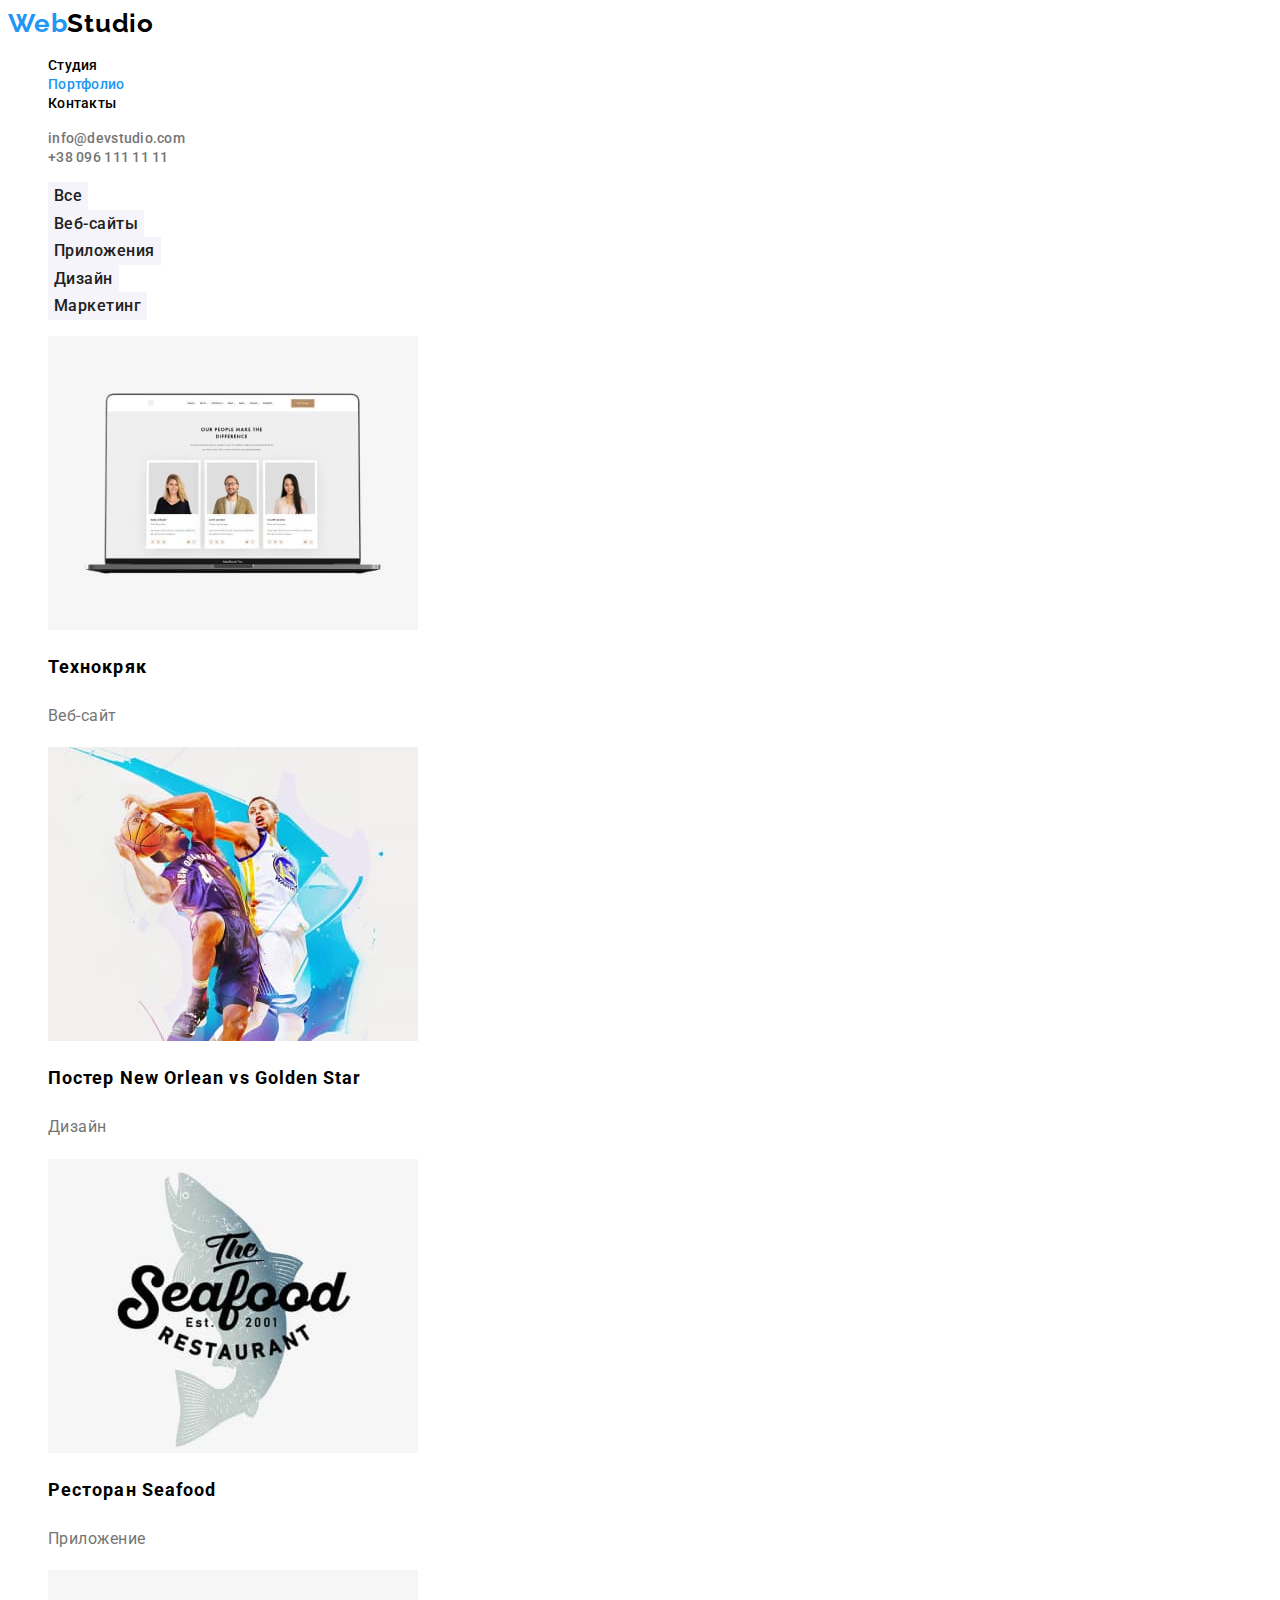
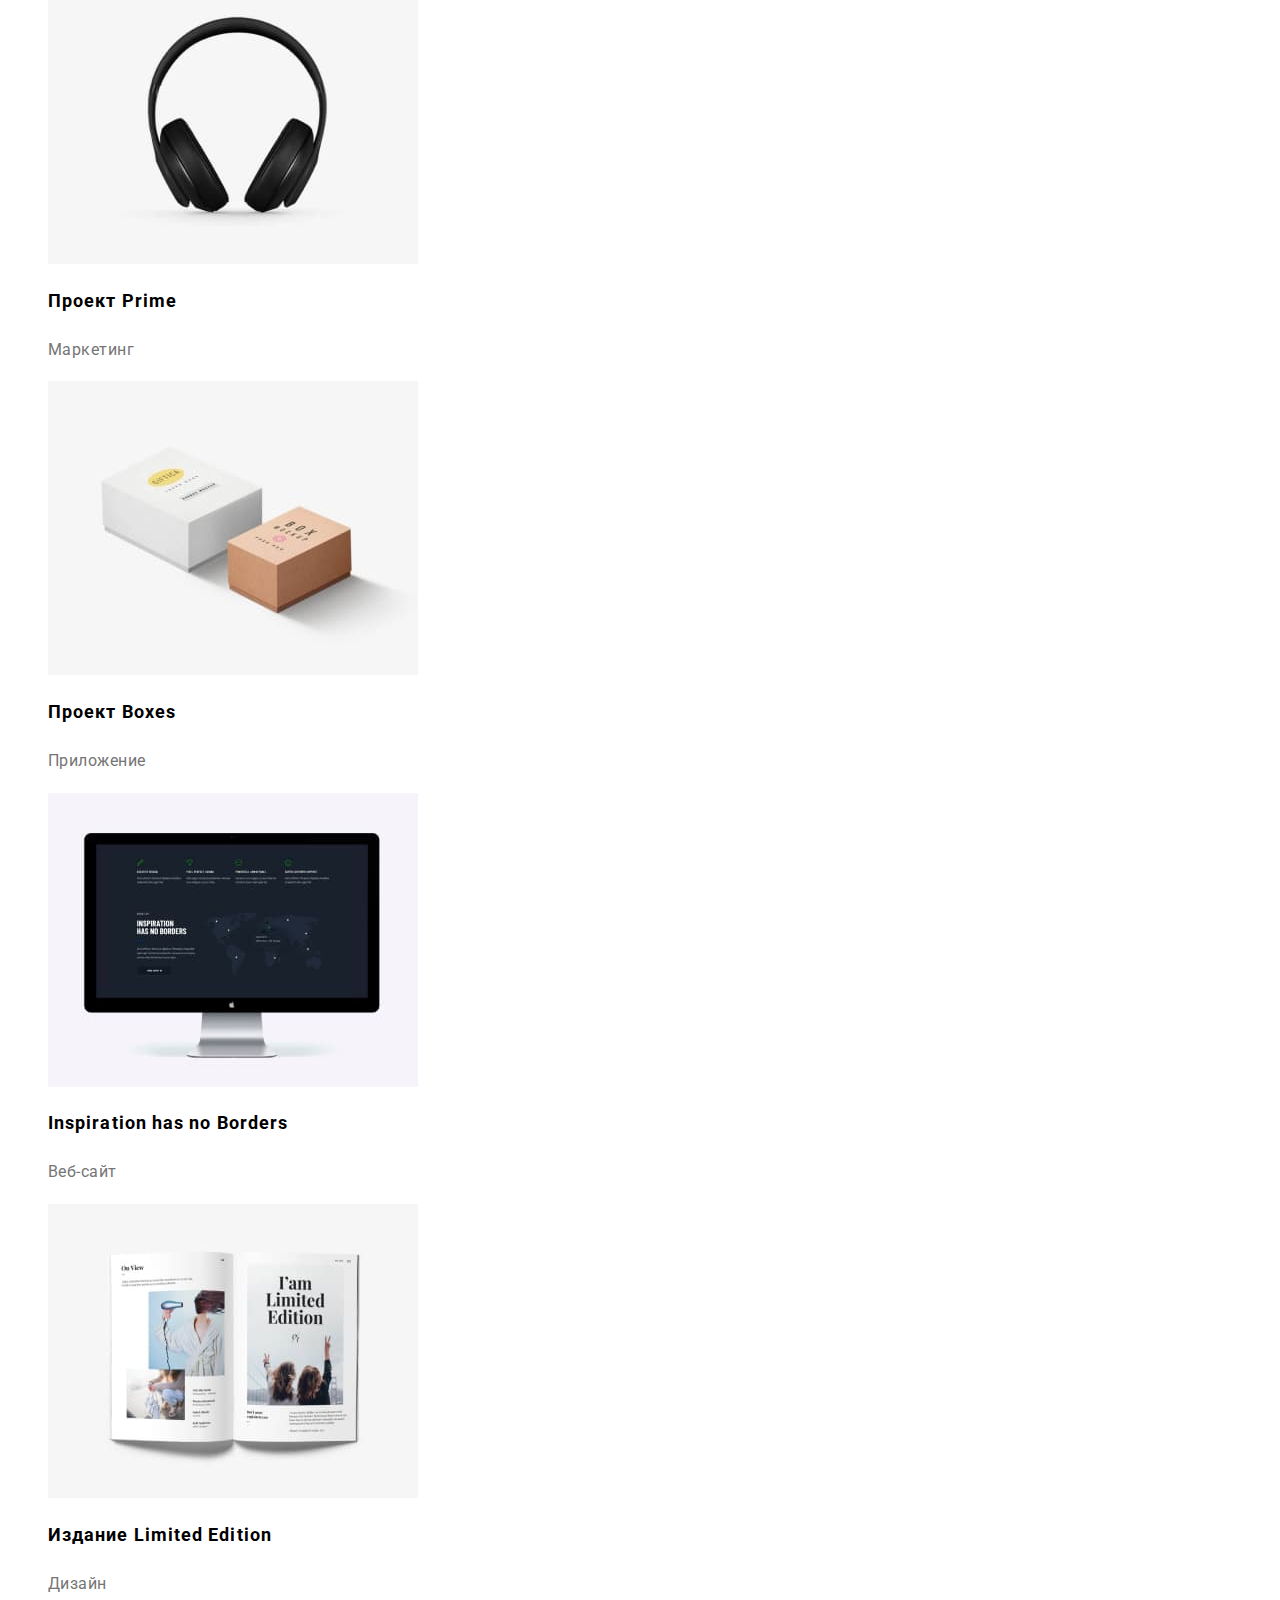
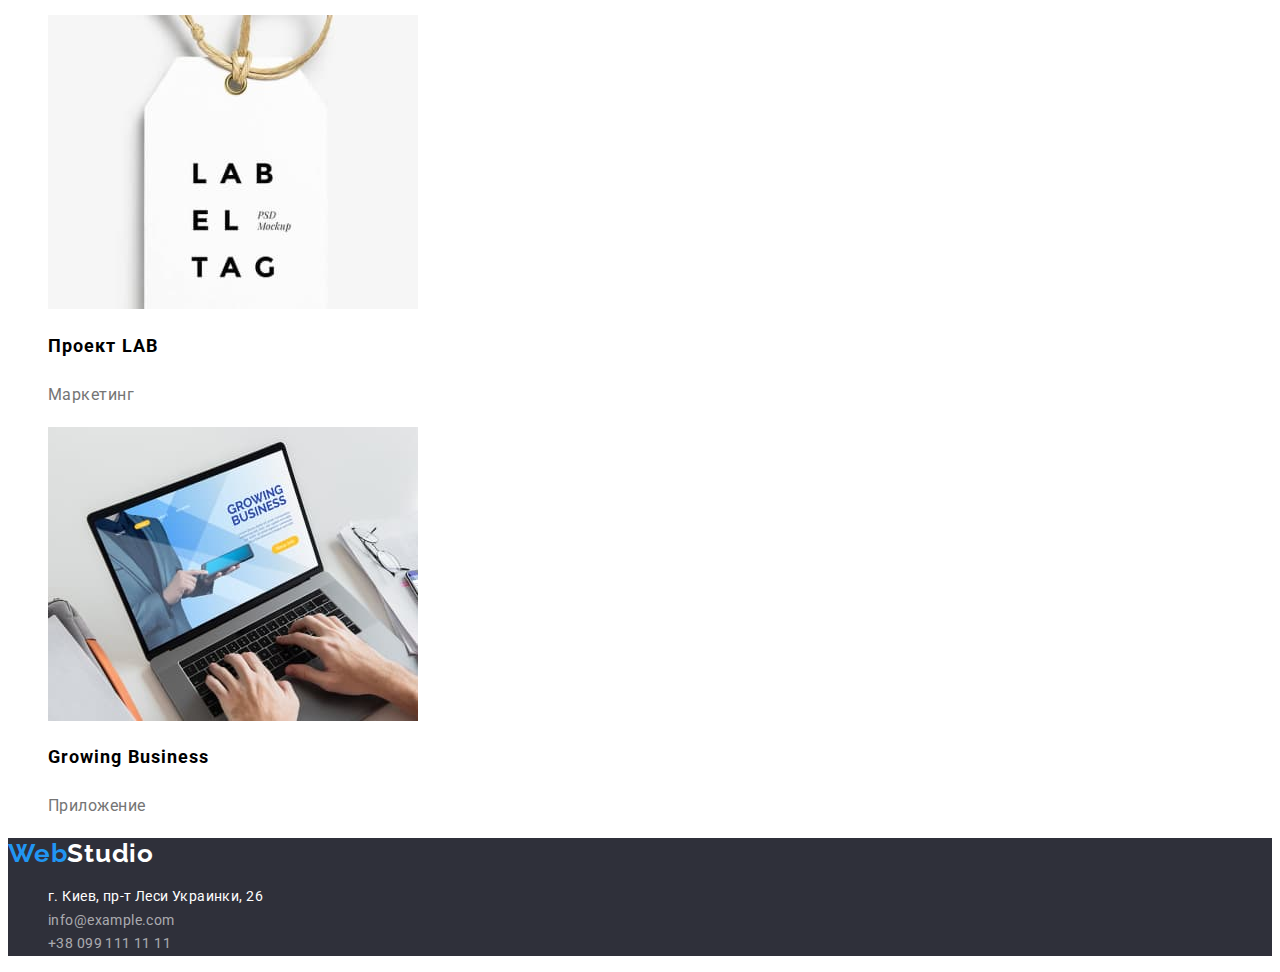
==== portfolio.html @ 9e9632e0 "hw-03" ====
<!DOCTYPE html>
<html lang="ru">
  <head>
    <meta charset="UTF-8" />
    <meta http-equiv="X-UA-Compatible" content="IE=edge" />
    <meta name="viewport" content="width=device-width, initial-scale=1.0" />
    <title>Portfolio</title>
    <link
      href="https://fonts.googleapis.com/css2?family=Raleway:wght@700&family=Roboto:wght@400;500;700;900&display=swap"
      rel="stylesheet"
    />
    <link rel="stylesheet" href="./css/styles.css" />
  </head>
  <body>
    <header class="header">
      <a href="" class="logo link"
        >Web<span class="header-logo">Studio</span></a
      >
      <nav class="nav">
        <ul class="nav-list list">
          <li class="nav-item">
            <a href="./index.html" class="nav-link link">Студия</a>
          </li>
          <li class="nav-item">
            <a href="" class="nav-link current link">Портфолио</a>
          </li>
          <li class="nav-item">
            <a href="" class="nav-link link">Контакты</a>
          </li>
        </ul>
      </nav>
      <ul class="contacts-list list">
        <li class="contacts-item">
          <a href="mailto:info@devstudio.com" class="contacts-link link"
            >info@devstudio.com</a
          >
        </li>
        <li class="contacts-item">
          <a href="tel:+380961111111" class="contacts-link link"
            >+38 096 111 11 11</a
          >
        </li>
      </ul>
    </header>
    <main>
      <section class="projects">
        <h1 class="visually-hidden">Примеры работ</h1>
        <ul class="projects-list list">
          <li class="projects-item">
            <button type="button" class="projects-btn button">Все</button>
          </li>
          <li class="projects-item">
            <button type="button" class="projects-btn button">Веб-сайты</button>
          </li>
          <li class="projects-item">
            <button type="button" class="projects-btn button">
              Приложения
            </button>
          </li>
          <li class="projects-item">
            <button type="button" class="projects-btn button">Дизайн</button>
          </li>
          <li class="projects-item">
            <button type="button" class="projects-btn button">Маркетинг</button>
          </li>
        </ul>
        <ul class="examples-list list">
          <li class="examples-item">
            <img
              src="./img/project1.jpg"
              width="370"
              alt="Веб-сайт на экране ноутбука"
            />
            <h2 class="examples-title">Технокряк</h2>
            <p class="examples-text">Веб-сайт</p>
          </li>
          <li class="examples-item">
            <img src="./img/project2.jpg" width="370" alt="Постер баскетбол" />
            <h2 class="examples-title">Постер New Orlean vs Golden Star</h2>
            <p class="examples-text">Дизайн</p>
          </li>
          <li class="examples-item">
            <img
              src="./img/project3.jpg"
              width="370"
              alt="Лого ресторана Seafood"
            />
            <h2 class="examples-title">Ресторан Seafood</h2>
            <p class="examples-text">Приложение</p>
          </li>
          <li class="examples-item">
            <img src="./img/project4.jpg" width="370" alt="Наушники" />
            <h2 class="examples-title">Проект Prime</h2>
            <p class="examples-text">Маркетинг</p>
          </li>
          <li class="examples-item">
            <img src="./img/project5.jpg" width="370" alt="Две коробки" />
            <h2 class="examples-title">Проект Boxes</h2>
            <p class="examples-text">Приложение</p>
          </li>
          <li class="examples-item">
            <img
              src="./img/project6.jpg"
              width="370"
              alt="Веб-сайт на экране компьютера"
            />
            <h2 class="examples-title">Inspiration has no Borders</h2>
            <p class="examples-text">Веб-сайт</p>
          </li>
          <li class="examples-item">
            <img
              src="./img/project7.jpg"
              width="370"
              alt="Две страницы журнала"
            />
            <h2 class="examples-title">Издание Limited Edition</h2>
            <p class="examples-text">Дизайн</p>
          </li>
          <li class="examples-item">
            <img src="./img/project8.jpg" width="370" alt="Бирка" />
            <h2 class="examples-title">Проект LAB</h2>
            <p class="examples-text">Маркетинг</p>
          </li>
          <li class="examples-item">
            <img
              src="./img/project9.jpg"
              width="370"
              alt="Веб-сайт на экране ноутбука"
            />
            <h2 class="examples-title">Growing Business</h2>
            <p class="examples-text">Приложение</p>
          </li>
        </ul>
      </section>
    </main>
    <footer class="footer">
      <a href="" class="logo link"
        >Web<span class="footer-logo">Studio</span></a
      >
      <address class="address">
        <ul class="address-list list">
          <li class="address-item">
            <a
              href="https://goo.gl/maps/W3Zv1NeJPZBBUoi46"
              target="_blank"
              rel="noopener nofollow norefe"
              class="address-link map link"
              >г. Киев, пр-т Леси Украинки, 26</a
            >
          </li>
          <li class="address-item">
            <a href="mailto:info@example.com" class="address-link link"
              >info@example.com</a
            >
          </li>
          <li class="address-item">
            <a href="tel:+380991111111" class="address-link link"
              >+38 099 111 11 11</a
            >
          </li>
        </ul>
      </address>
    </footer>
  </body>
</html>
---- css/styles.css ----
:root {
  --primary-text-color: #212121;
  --secondary-text-color: #757575;
  --accent-color: #2196f3;
  --primary-white-color: #ffffff;
  --secondary-white-color: #f5f4fa;
  --background-black-color: #2f303a;
}

body {
  font-family: "Roboto"; sans-serif;
  color: var(--primary--text-color);
}

.list {
  list-style: none;
}

.link {
  text-decoration: none;
}

.button {
  font-family: inherit;
  cursor: pointer;
}

.title {
font-size: 36px;
line-height: 1.17;
letter-spacing: 0.03em;
}

.logo {
font-family: 'Raleway';
font-weight: 700;
font-size: 26px;
line-height: 1.19;
letter-spacing: 0.03em;
color:var(--accent-color);
}

/* --------------------------------HEADER-------------------------------------------- */

.header-logo {
color: #000000;
}

.nav-link,
.contacts-link {
font-weight: 500;
font-size: 14px;
line-height: 1.14;
letter-spacing: 0.02em;
}

.nav-link {
  color: var(--primary--text-color);
}

.nav-link.current {
color: var(--accent-color);
}
.contacts-link {
  color: var(--secondary-text-color);
}

.nav-link:hover,
.nav-link:focus,
.contacts-link:hover,
.contacts-link:focus {
  color: var(--accent-color);
}

/* --------------------------------HERO----------------------------- */

.hero {
background-color: var(--background-black-color);
}
.hero-title {
font-weight: 900;
font-size: 44px;
line-height: 1.36;
text-align: center;
letter-spacing: 0.06em;
text-transform: uppercase;
color: var(--primary-white-color);
}

.hero-btn {
font-weight: 700;
font-size: 16px;
line-height: 1.9;
display: flex;
align-items: center;
text-align: center;
letter-spacing: 0.06em;
border-style: none;

color: var(--primary-white-color);
background-color: var(--accent-color);
}

.hero-btn:hover,
.hero-btn:focus {
  background-color: #188CE8;
}

/* -----------------------------FEATURES----------------------------------- */

.visually-hidden {
  position: absolute;
  white-space: nowrap;
  width: 1px;
  height: 1px;
  overflow: hidden;
  border: 0;
  padding: 0;
  clip: rect(0 0 0 0);
  clip-path: inset(50%);
  margin: -1px;
}

.features-subtitle {
font-size: 14px;
line-height: 1.14;
letter-spacing: 0.03em;
text-transform: uppercase;
}

.features-text {
font-size: 14px;
line-height: 1.7;
letter-spacing: 0.03em;

color:var(--secondary-text-color);
}

/* -----------------------------------TEAM-------------------------------- */

.team {
  background-color: var(--secondary-white-color);
}

.team-item {
  background-color: var(--primary-white-color);
}

.team-subtitle,
.team-text {
font-size: 16px;
line-height: 1.19;
text-align: center;
letter-spacing: 0.03em;
}

.team-subtitle {
font-weight: 500;
}

.team-text {
  color: var(--secondary-text-color);
}

/* ------------------------------------FOOTER--------------------------------- */

.footer {
  background-color: var(--background-black-color);
}

.footer-logo {
color: var(--primary-white-color);
}

.address {
  font-style: normal;
}

.address-link {
font-size: 14px;
line-height: 1.7;
letter-spacing: 0.03em;

color:rgba(255, 255, 255, 0.6);
}

.address-link:hover,
.address-link:focus {
  color: var(--accent-color);
}

.map {
  color: var(--primary-white-color);
}

/* -----------------------------------PORTFOLIO-PROJECTS---------------------------------- */

.visually-hidden {
  position: absolute;
  white-space: nowrap;
  width: 1px;
  height: 1px;
  overflow: hidden;
  border: 0;
  padding: 0;
  clip: rect(0 0 0 0);
  clip-path: inset(50%);
  margin: -1px;
}

.projects-btn {
font-weight: 500;
font-size: 16px;
line-height: 1.6;
text-align: center;
letter-spacing: 0.03em;
border-style: none;

background-color: var(--secondary-white-color);
color:var(--primary-text-color);
}

.projects-btn:hover,
.projects-btn:focus {
  background-color:var(--accent-color);
  color: var(--primary-white-color);
}

.examples-title {
font-size: 18px;
line-height: 2;
letter-spacing: 0.06em;
}

.examples-text {
font-size: 16px;
line-height: 1.9;
letter-spacing: 0.03em;

color:var(--secondary-text-color);
}
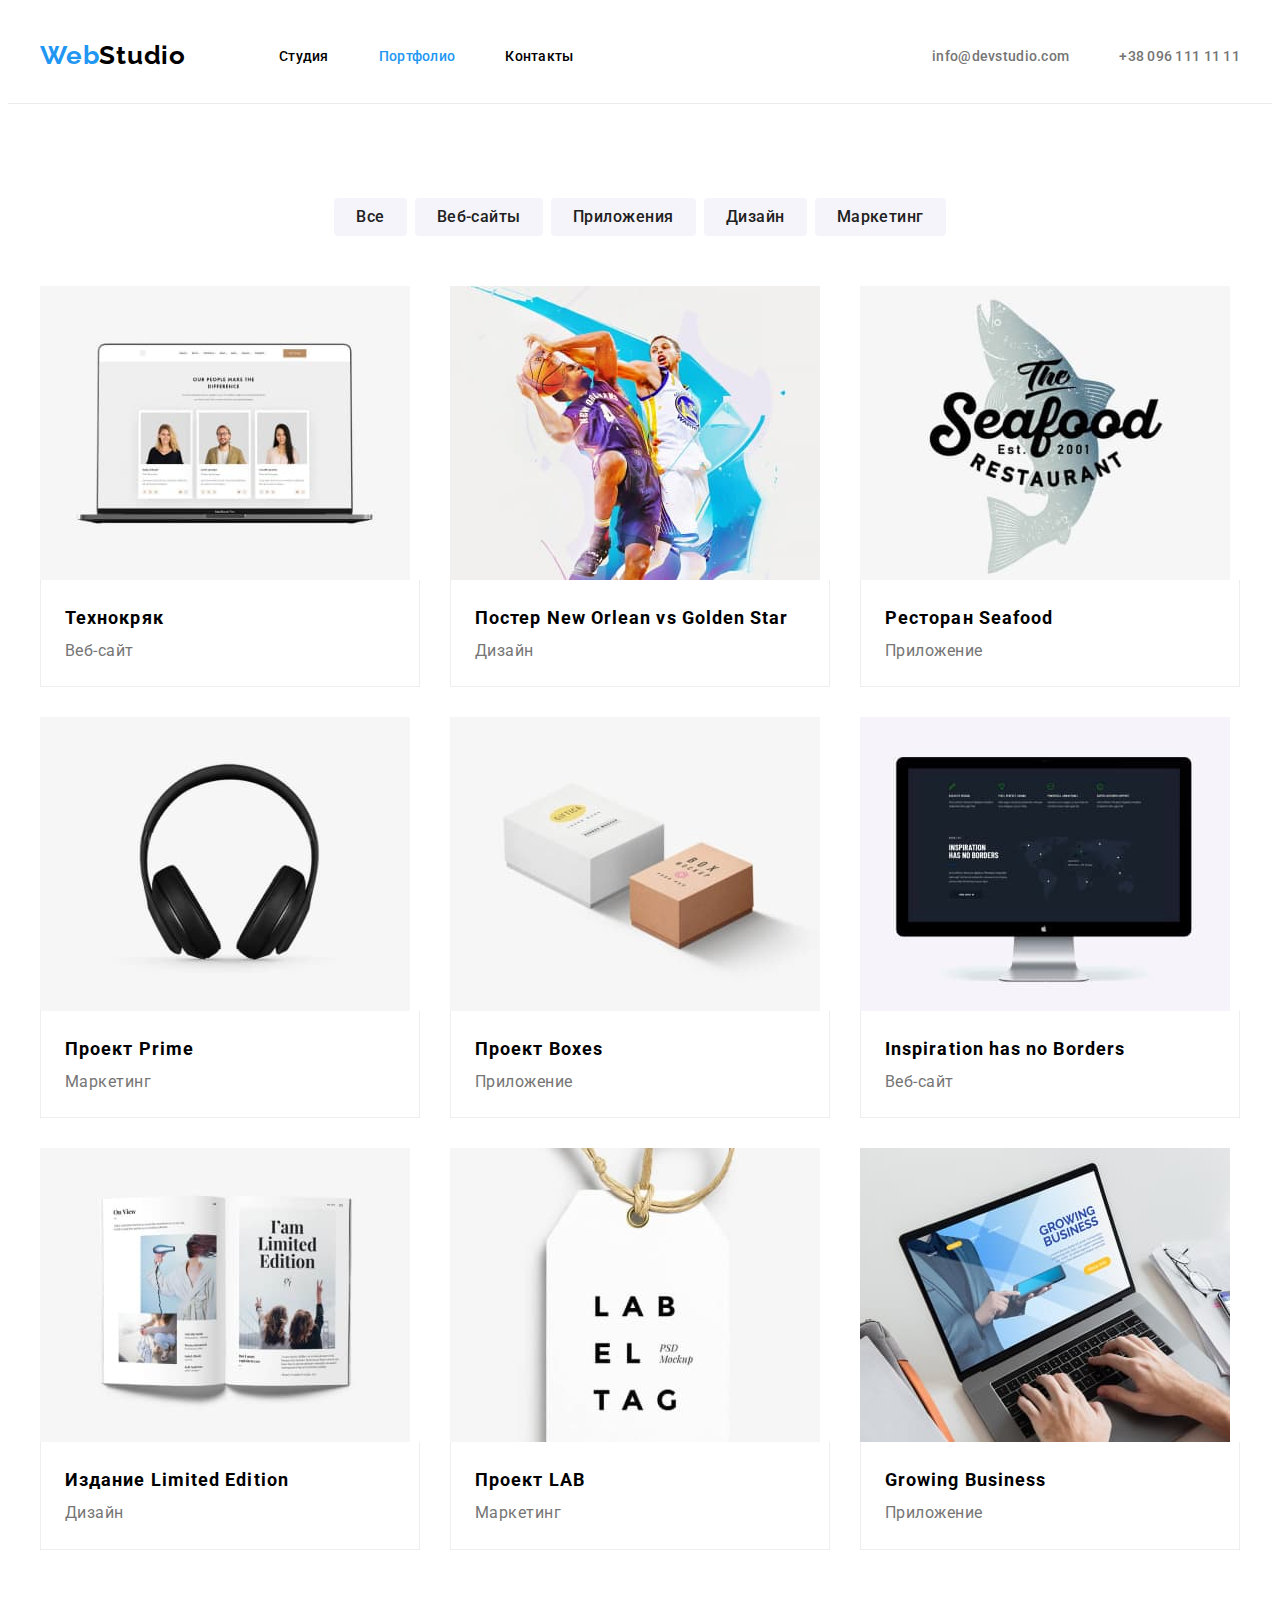
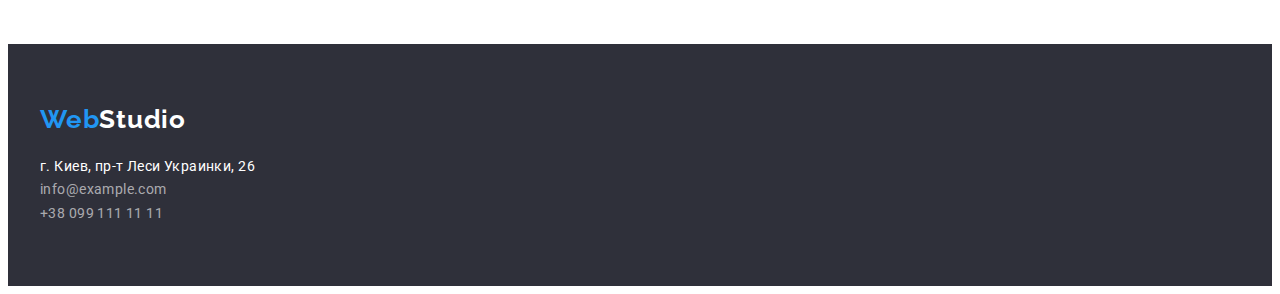
==== commit 5c1c9778: "hw-03" ====
--- a/portfolio.html
+++ b/portfolio.html
@@ -9,157 +9,196 @@
       href="https://fonts.googleapis.com/css2?family=Raleway:wght@700&family=Roboto:wght@400;500;700;900&display=swap"
       rel="stylesheet"
     />
+    <link
+      rel="stylesheet"
+      href="https://cdnjs.cloudflare.com/ajax/libs/modern-normalize/1.1.0/modern-normalize.min.css"
+      integrity="sha512-wpPYUAdjBVSE4KJnH1VR1HeZfpl1ub8YT/NKx4PuQ5NmX2tKuGu6U/JRp5y+Y8XG2tV+wKQpNHVUX03MfMFn9Q=="
+      crossorigin="anonymous"
+      referrerpolicy="no-referrer"
+    />
     <link rel="stylesheet" href="./css/styles.css" />
   </head>
   <body>
     <header class="header">
-      <a href="" class="logo link"
-        >Web<span class="header-logo">Studio</span></a
-      >
-      <nav class="nav">
-        <ul class="nav-list list">
-          <li class="nav-item">
-            <a href="./index.html" class="nav-link link">Студия</a>
+      <div class="container">
+        <a href="" class="logo link"
+          >Web<span class="header-logo">Studio</span></a
+        >
+        <nav class="nav">
+          <ul class="nav-list list">
+            <li class="nav-item">
+              <a href="./index.html" class="nav-link link">Студия</a>
+            </li>
+            <li class="nav-item">
+              <a href="" class="nav-link current link">Портфолио</a>
+            </li>
+            <li class="nav-item">
+              <a href="" class="nav-link link">Контакты</a>
+            </li>
+          </ul>
+        </nav>
+        <ul class="contacts-list list">
+          <li class="contacts-item">
+            <a href="mailto:info@devstudio.com" class="contacts-link link"
+              >info@devstudio.com</a
+            >
           </li>
-          <li class="nav-item">
-            <a href="" class="nav-link current link">Портфолио</a>
-          </li>
-          <li class="nav-item">
-            <a href="" class="nav-link link">Контакты</a>
+          <li class="contacts-item">
+            <a href="tel:+380961111111" class="contacts-link link"
+              >+38 096 111 11 11</a
+            >
           </li>
         </ul>
-      </nav>
-      <ul class="contacts-list list">
-        <li class="contacts-item">
-          <a href="mailto:info@devstudio.com" class="contacts-link link"
-            >info@devstudio.com</a
-          >
-        </li>
-        <li class="contacts-item">
-          <a href="tel:+380961111111" class="contacts-link link"
-            >+38 096 111 11 11</a
-          >
-        </li>
-      </ul>
+      </div>
     </header>
     <main>
-      <section class="projects">
-        <h1 class="visually-hidden">Примеры работ</h1>
-        <ul class="projects-list list">
-          <li class="projects-item">
-            <button type="button" class="projects-btn button">Все</button>
-          </li>
-          <li class="projects-item">
-            <button type="button" class="projects-btn button">Веб-сайты</button>
-          </li>
-          <li class="projects-item">
-            <button type="button" class="projects-btn button">
-              Приложения
-            </button>
-          </li>
-          <li class="projects-item">
-            <button type="button" class="projects-btn button">Дизайн</button>
-          </li>
-          <li class="projects-item">
-            <button type="button" class="projects-btn button">Маркетинг</button>
-          </li>
-        </ul>
-        <ul class="examples-list list">
-          <li class="examples-item">
-            <img
-              src="./img/project1.jpg"
-              width="370"
-              alt="Веб-сайт на экране ноутбука"
-            />
-            <h2 class="examples-title">Технокряк</h2>
-            <p class="examples-text">Веб-сайт</p>
-          </li>
-          <li class="examples-item">
-            <img src="./img/project2.jpg" width="370" alt="Постер баскетбол" />
-            <h2 class="examples-title">Постер New Orlean vs Golden Star</h2>
-            <p class="examples-text">Дизайн</p>
-          </li>
-          <li class="examples-item">
-            <img
-              src="./img/project3.jpg"
-              width="370"
-              alt="Лого ресторана Seafood"
-            />
-            <h2 class="examples-title">Ресторан Seafood</h2>
-            <p class="examples-text">Приложение</p>
-          </li>
-          <li class="examples-item">
-            <img src="./img/project4.jpg" width="370" alt="Наушники" />
-            <h2 class="examples-title">Проект Prime</h2>
-            <p class="examples-text">Маркетинг</p>
-          </li>
-          <li class="examples-item">
-            <img src="./img/project5.jpg" width="370" alt="Две коробки" />
-            <h2 class="examples-title">Проект Boxes</h2>
-            <p class="examples-text">Приложение</p>
-          </li>
-          <li class="examples-item">
-            <img
-              src="./img/project6.jpg"
-              width="370"
-              alt="Веб-сайт на экране компьютера"
-            />
-            <h2 class="examples-title">Inspiration has no Borders</h2>
-            <p class="examples-text">Веб-сайт</p>
-          </li>
-          <li class="examples-item">
-            <img
-              src="./img/project7.jpg"
-              width="370"
-              alt="Две страницы журнала"
-            />
-            <h2 class="examples-title">Издание Limited Edition</h2>
-            <p class="examples-text">Дизайн</p>
-          </li>
-          <li class="examples-item">
-            <img src="./img/project8.jpg" width="370" alt="Бирка" />
-            <h2 class="examples-title">Проект LAB</h2>
-            <p class="examples-text">Маркетинг</p>
-          </li>
-          <li class="examples-item">
-            <img
-              src="./img/project9.jpg"
-              width="370"
-              alt="Веб-сайт на экране ноутбука"
-            />
-            <h2 class="examples-title">Growing Business</h2>
-            <p class="examples-text">Приложение</p>
-          </li>
-        </ul>
+      <section class="projects section">
+        <div class="container">
+          <h1 class="visually-hidden">Примеры работ</h1>
+          <ul class="projects-list list">
+            <li class="projects-item">
+              <button type="button" class="projects-btn button">Все</button>
+            </li>
+            <li class="projects-item">
+              <button type="button" class="projects-btn button">
+                Веб-сайты
+              </button>
+            </li>
+            <li class="projects-item">
+              <button type="button" class="projects-btn button">
+                Приложения
+              </button>
+            </li>
+            <li class="projects-item">
+              <button type="button" class="projects-btn button">Дизайн</button>
+            </li>
+            <li class="projects-item">
+              <button type="button" class="projects-btn button">
+                Маркетинг
+              </button>
+            </li>
+          </ul>
+          <ul class="examples-list list">
+            <li class="examples-item">
+              <img
+                src="./img/project1.jpg"
+                width="370"
+                alt="Веб-сайт на экране ноутбука"
+              />
+              <div class="examples-container">
+                <h2 class="examples-title">Технокряк</h2>
+                <p class="examples-text">Веб-сайт</p>
+              </div>
+            </li>
+            <li class="examples-item">
+              <img
+                src="./img/project2.jpg"
+                width="370"
+                alt="Постер баскетбол"
+              />
+              <div class="examples-container">
+                <h2 class="examples-title">Постер New Orlean vs Golden Star</h2>
+                <p class="examples-text">Дизайн</p>
+              </div>
+            </li>
+            <li class="examples-item">
+              <img
+                src="./img/project3.jpg"
+                width="370"
+                alt="Лого ресторана Seafood"
+              />
+              <div class="examples-container">
+                <h2 class="examples-title">Ресторан Seafood</h2>
+                <p class="examples-text">Приложение</p>
+              </div>
+            </li>
+            <li class="examples-item">
+              <img src="./img/project4.jpg" width="370" alt="Наушники" />
+              <div class="examples-container">
+                <h2 class="examples-title">Проект Prime</h2>
+                <p class="examples-text">Маркетинг</p>
+              </div>
+            </li>
+            <li class="examples-item">
+              <img src="./img/project5.jpg" width="370" alt="Две коробки" />
+              <div class="examples-container">
+                <h2 class="examples-title">Проект Boxes</h2>
+                <p class="examples-text">Приложение</p>
+              </div>
+            </li>
+            <li class="examples-item">
+              <img
+                src="./img/project6.jpg"
+                width="370"
+                alt="Веб-сайт на экране компьютера"
+              />
+              <div class="examples-container">
+                <h2 class="examples-title">Inspiration has no Borders</h2>
+                <p class="examples-text">Веб-сайт</p>
+              </div>
+            </li>
+            <li class="examples-item">
+              <img
+                src="./img/project7.jpg"
+                width="370"
+                alt="Две страницы журнала"
+              />
+              <div class="examples-container">
+                <h2 class="examples-title">Издание Limited Edition</h2>
+                <p class="examples-text">Дизайн</p>
+              </div>
+            </li>
+            <li class="examples-item">
+              <img src="./img/project8.jpg" width="370" alt="Бирка" />
+              <div class="examples-container">
+                <h2 class="examples-title">Проект LAB</h2>
+                <p class="examples-text">Маркетинг</p>
+              </div>
+            </li>
+            <li class="examples-item">
+              <img
+                src="./img/project9.jpg"
+                width="370"
+                alt="Веб-сайт на экране ноутбука"
+              />
+              <div class="examples-container">
+                <h2 class="examples-title">Growing Business</h2>
+                <p class="examples-text">Приложение</p>
+              </div>
+            </li>
+          </ul>
+        </div>
       </section>
     </main>
     <footer class="footer">
-      <a href="" class="logo link"
-        >Web<span class="footer-logo">Studio</span></a
-      >
-      <address class="address">
-        <ul class="address-list list">
-          <li class="address-item">
-            <a
-              href="https://goo.gl/maps/W3Zv1NeJPZBBUoi46"
-              target="_blank"
-              rel="noopener nofollow norefe"
-              class="address-link map link"
-              >г. Киев, пр-т Леси Украинки, 26</a
-            >
-          </li>
-          <li class="address-item">
-            <a href="mailto:info@example.com" class="address-link link"
-              >info@example.com</a
-            >
-          </li>
-          <li class="address-item">
-            <a href="tel:+380991111111" class="address-link link"
-              >+38 099 111 11 11</a
-            >
-          </li>
-        </ul>
-      </address>
+      <div class="container">
+        <a href="" class="logo link"
+          >Web<span class="footer-logo">Studio</span></a
+        >
+        <address class="address">
+          <ul class="address-list list">
+            <li class="address-item">
+              <a
+                href="https://goo.gl/maps/W3Zv1NeJPZBBUoi46"
+                target="_blank"
+                rel="noopener nofollow norefe"
+                class="address-link map link"
+                >г. Киев, пр-т Леси Украинки, 26</a
+              >
+            </li>
+            <li class="address-item">
+              <a href="mailto:info@example.com" class="address-link link"
+                >info@example.com</a
+              >
+            </li>
+            <li class="address-item">
+              <a href="tel:+380991111111" class="address-link link"
+                >+38 099 111 11 11</a
+              >
+            </li>
+          </ul>
+        </address>
+      </div>
     </footer>
   </body>
 </html>
--- a/css/styles.css
+++ b/css/styles.css
@@ -7,13 +7,36 @@
   --background-black-color: #2f303a;
 }
 
+p,
+h1,
+h2,
+h3,
+h4,
+h5,
+h6 {
+  margin: 0;
+}
+
+img {
+  display: block;
+}
+
 body {
   font-family: "Roboto"; sans-serif;
   color: var(--primary--text-color);
 }
 
+.container {
+width: 1200px;
+margin: 0 auto;
+padding-left: 15px;
+padding-right: 15px;
+}
+
 .list {
   list-style: none;
+  margin: 0;
+  padding-left: 0;
 }
 
 .link {
@@ -41,6 +64,41 @@
 }
 
 /* --------------------------------HEADER-------------------------------------------- */
+
+.header {
+  border-bottom: 1px solid #ECECEC;
+}
+
+.header .container {
+display: flex;
+align-items: center;
+}
+
+.header .logo {
+  margin-right: 93px;
+}
+
+.header .link {
+  padding: 32px 0;
+}
+
+.nav-list {
+  display: flex;
+  align-items: center;
+}
+
+.nav-item:not(:last-child) {
+  margin-right: 50px;
+}
+
+.contacts-list {
+  display: flex;
+  margin-left: auto;
+}
+
+.contacts-item + .contacts-item {
+  margin-left: 50px;
+}
 
 .header-logo {
 color: #000000;
@@ -76,18 +134,32 @@
 
 .hero {
 background-color: var(--background-black-color);
-}
+text-align: center;
+}
+
+.hero {
+  padding-top: 200px;
+  padding-bottom: 200px;
+}
+
 .hero-title {
-font-weight: 900;
-font-size: 44px;
-line-height: 1.36;
-text-align: center;
-letter-spacing: 0.06em;
-text-transform: uppercase;
-color: var(--primary-white-color);
+  margin-bottom: 30px;
+  
+  font-weight: 900;
+  font-size: 44px;
+  line-height: 1.36;
+  letter-spacing: 0.06em;
+  text-transform: uppercase;
+  color: var(--primary-white-color);
 }
 
 .hero-btn {
+display: block;
+margin: 0 auto;
+border-radius: 4px;
+padding: 10px 32px;
+min-width: 200px;
+
 font-weight: 700;
 font-size: 16px;
 line-height: 1.9;
@@ -107,6 +179,23 @@
 }
 
 /* -----------------------------FEATURES----------------------------------- */
+
+.section {
+  padding-top: 94px;
+  padding-bottom: 94px;
+}
+
+.bottom-padding {
+  padding-bottom: 94px;
+}
+
+.features-list {
+  display: flex;
+}
+
+.features-item:not(:last-child) {
+  margin-right: 30px;
+}
 
 .visually-hidden {
   position: absolute;
@@ -122,10 +211,11 @@
 }
 
 .features-subtitle {
-font-size: 14px;
-line-height: 1.14;
-letter-spacing: 0.03em;
-text-transform: uppercase;
+  margin-bottom: 10px;
+  font-size: 14px;
+  line-height: 1.14;
+  letter-spacing: 0.03em;
+  text-transform: uppercase;
 }
 
 .features-text {
@@ -136,14 +226,55 @@
 color:var(--secondary-text-color);
 }
 
+/* -----------------------------------WORK-------------------------------- */
+
+.work {
+  text-align: center;
+}
+
+.work-list {
+  display: flex;
+  margin-top: 50px;
+  margin-left: -30px;
+}
+
+.work-item {
+  flex-basis: calc((100% - 90px)/3);
+  margin-left: 30px;
+}
+
 /* -----------------------------------TEAM-------------------------------- */
 
 .team {
   background-color: var(--secondary-white-color);
+  text-align: center;
+}
+
+.team-title {
+  margin-bottom: 50px;
+}
+
+.team-list {
+  display: flex;
+  margin-left: -30px;
 }
 
 .team-item {
+  flex-basis: calc((100%-120px)/4);
+  margin-left: 30px;
+
   background-color: var(--primary-white-color);
+  box-shadow: 0px 1px 3px rgba(0, 0, 0, 0.12), 0px 1px 1px rgba(0, 0, 0, 0.14), 0px 2px 1px rgba(0, 0, 0, 0.2);
+  border-radius: 0px 0px 4px 4px;
+}
+
+.team-subtitle {
+  margin-top: 30px;
+  margin-bottom: 10px;
+}
+
+.team-text {
+  margin-bottom: 30px;
 }
 
 .team-subtitle,
@@ -165,7 +296,13 @@
 /* ------------------------------------FOOTER--------------------------------- */
 
 .footer {
+  padding: 60px 0;
   background-color: var(--background-black-color);
+}
+
+.footer .logo {
+  display: block;
+  margin-bottom: 20px;
 }
 
 .footer-logo {
@@ -194,6 +331,34 @@
 }
 
 /* -----------------------------------PORTFOLIO-PROJECTS---------------------------------- */
+
+.projects-list {
+  display: flex;
+  justify-content: center;
+  margin-bottom: 50px;
+}
+
+.projects-item:not(:last-child) {
+  margin-right: 8px;
+}
+
+.examples-list {
+  display: flex;
+  flex-wrap: wrap;
+  margin: -15px;
+}
+
+.examples-item {
+  flex-basis: calc((100% - 90px) / 3);
+  margin: 15px;
+}
+
+.examples-container {
+  padding: 20px 24px;
+  border-left: 1px solid #EEEEEE;
+  border-bottom: 1px solid #EEEEEE;
+  border-right: 1px solid #EEEEEE;
+}
 
 .visually-hidden {
   position: absolute;
@@ -209,15 +374,17 @@
 }
 
 .projects-btn {
-font-weight: 500;
-font-size: 16px;
-line-height: 1.6;
-text-align: center;
-letter-spacing: 0.03em;
-border-style: none;
-
-background-color: var(--secondary-white-color);
-color:var(--primary-text-color);
+  padding: 6px 22px;
+  font-weight: 500;
+  font-size: 16px;
+  line-height: 1.6;
+  text-align: center;
+  letter-spacing: 0.03em;
+  border-style: none;
+  border-radius: 4px;
+  
+  background-color: var(--secondary-white-color);
+  color:var(--primary-text-color);
 }
 
 .projects-btn:hover,
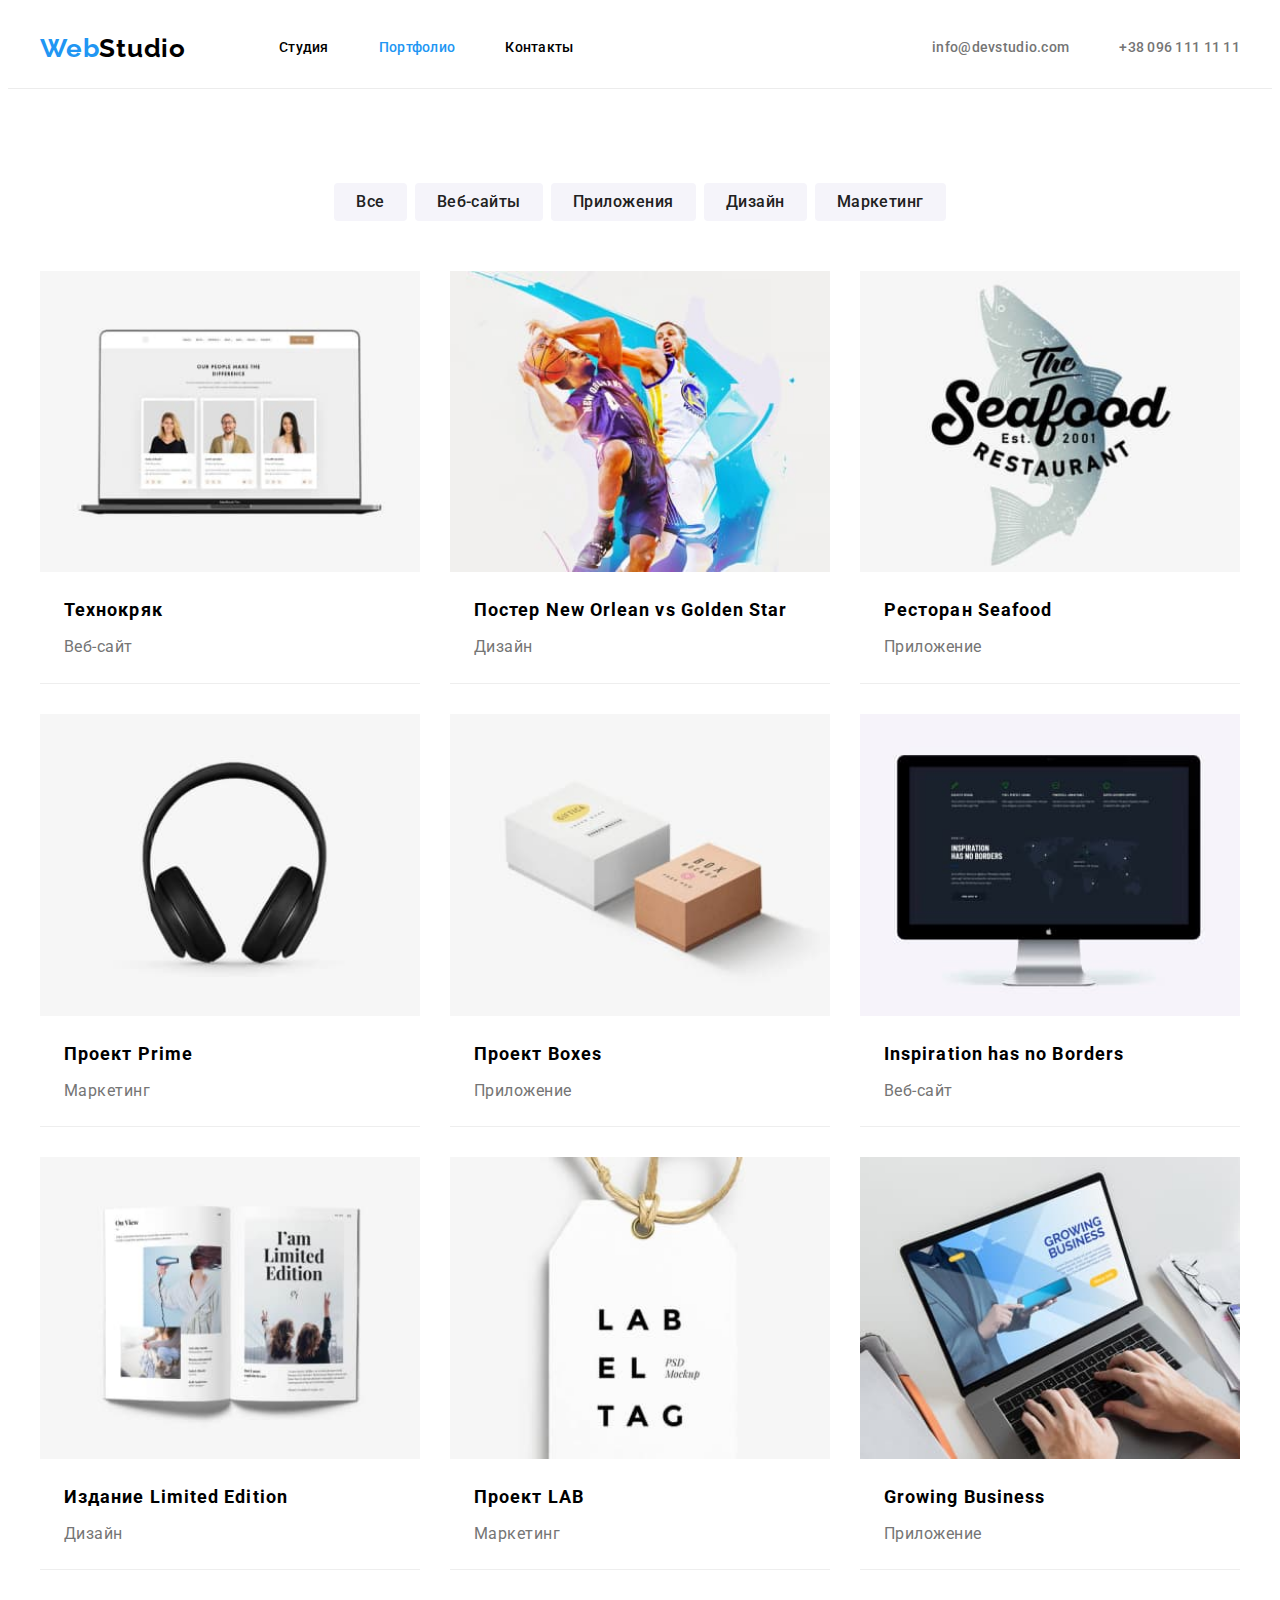
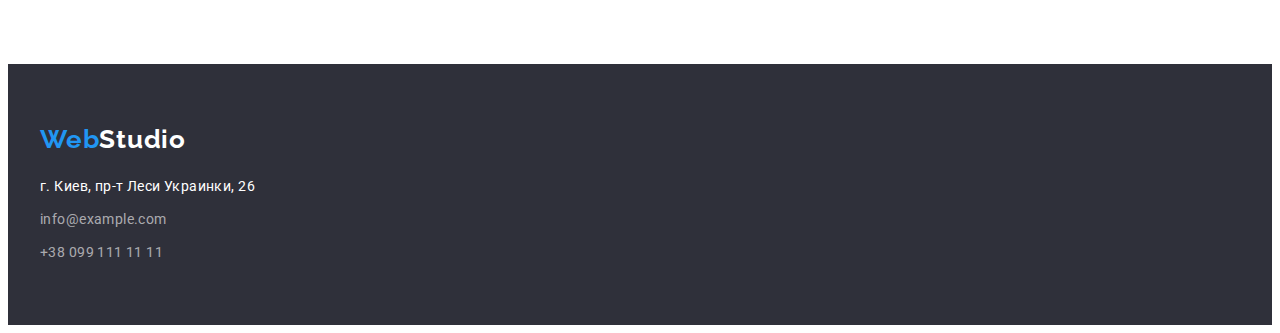
==== commit ea35fc1a: "hw-03 modified" ====
--- a/portfolio.html
+++ b/portfolio.html
@@ -21,11 +21,13 @@
   <body>
     <header class="header">
       <div class="container">
-        <a href="" class="logo link"
-          >Web<span class="header-logo">Studio</span></a
-        >
         <nav class="nav">
           <ul class="nav-list list">
+            <li class="nav-item">
+              <a href="" class="logo link"
+                >Web<span class="header-logo">Studio</span></a
+              >
+            </li>
             <li class="nav-item">
               <a href="./index.html" class="nav-link link">Студия</a>
             </li>
--- a/css/styles.css
+++ b/css/styles.css
@@ -19,6 +19,8 @@
 
 img {
   display: block;
+  width: 100%;
+  height: auto;
 }
 
 body {
@@ -27,10 +29,10 @@
 }
 
 .container {
-width: 1200px;
-margin: 0 auto;
-padding-left: 15px;
-padding-right: 15px;
+  width: 1200px;
+  margin: 0 auto;
+  padding-left: 15px;
+  padding-right: 15px;
 }
 
 .list {
@@ -55,12 +57,12 @@
 }
 
 .logo {
-font-family: 'Raleway';
-font-weight: 700;
-font-size: 26px;
-line-height: 1.19;
-letter-spacing: 0.03em;
-color:var(--accent-color);
+  font-family: 'Raleway';
+  font-weight: 700;
+  font-size: 26px;
+  line-height: 1.19;
+  letter-spacing: 0.03em;
+  color:var(--accent-color);
 }
 
 /* --------------------------------HEADER-------------------------------------------- */
@@ -70,25 +72,21 @@
 }
 
 .header .container {
-display: flex;
-align-items: center;
-}
-
-.header .logo {
+  display: flex;
+  align-items: center;
+}
+
+.nav-list {
+  display: flex;
+  align-items: center;
+}
+
+.nav-item:first-child {
   margin-right: 93px;
 }
 
-.header .link {
-  padding: 32px 0;
-}
-
-.nav-list {
-  display: flex;
-  align-items: center;
-}
-
-.nav-item:not(:last-child) {
-  margin-right: 50px;
+.nav-item:nth-child(n+3) {
+  margin-left: 50px;
 }
 
 .contacts-list {
@@ -101,15 +99,18 @@
 }
 
 .header-logo {
-color: #000000;
+  color: #000000;
 }
 
 .nav-link,
 .contacts-link {
-font-weight: 500;
-font-size: 14px;
-line-height: 1.14;
-letter-spacing: 0.02em;
+  display: block;
+  padding: 32px 0;
+  
+  font-weight: 500;
+  font-size: 14px;
+  line-height: 1.14;
+  letter-spacing: 0.02em;
 }
 
 .nav-link {
@@ -117,7 +118,7 @@
 }
 
 .nav-link.current {
-color: var(--accent-color);
+  color: var(--accent-color);
 }
 .contacts-link {
   color: var(--secondary-text-color);
@@ -133,8 +134,8 @@
 /* --------------------------------HERO----------------------------- */
 
 .hero {
-background-color: var(--background-black-color);
-text-align: center;
+  background-color: var(--background-black-color);
+  text-align: ;
 }
 
 .hero {
@@ -143,34 +144,36 @@
 }
 
 .hero-title {
-  margin-bottom: 30px;
+  width: 696px;
+  margin: 0 auto 30px;
   
   font-weight: 900;
   font-size: 44px;
   line-height: 1.36;
+  text-align: center;
   letter-spacing: 0.06em;
   text-transform: uppercase;
   color: var(--primary-white-color);
 }
 
 .hero-btn {
-display: block;
-margin: 0 auto;
-border-radius: 4px;
-padding: 10px 32px;
-min-width: 200px;
-
-font-weight: 700;
-font-size: 16px;
-line-height: 1.9;
-display: flex;
-align-items: center;
-text-align: center;
-letter-spacing: 0.06em;
-border-style: none;
-
-color: var(--primary-white-color);
-background-color: var(--accent-color);
+  display: block;
+  margin: 0 auto;
+  border-radius: 4px;
+  padding: 10px 32px;
+  min-width: 200px;
+  
+  font-weight: 700;
+  font-size: 16px;
+  line-height: 1.9;
+  display: flex;
+  align-items: center;
+  text-align: center;
+  letter-spacing: 0.06em;
+  border-style: none;
+  
+  color: var(--primary-white-color);
+  background-color: var(--accent-color);
 }
 
 .hero-btn:hover,
@@ -219,11 +222,11 @@
 }
 
 .features-text {
-font-size: 14px;
-line-height: 1.7;
-letter-spacing: 0.03em;
-
-color:var(--secondary-text-color);
+  font-size: 14px;
+  line-height: 1.7;
+  letter-spacing: 0.03em;
+  
+  color:var(--secondary-text-color);
 }
 
 /* -----------------------------------WORK-------------------------------- */
@@ -232,9 +235,12 @@
   text-align: center;
 }
 
+.work-title {
+  margin-bottom: 50px;
+}
+
 .work-list {
   display: flex;
-  margin-top: 50px;
   margin-left: -30px;
 }
 
@@ -268,25 +274,25 @@
   border-radius: 0px 0px 4px 4px;
 }
 
+.team-container {
+  padding-top: 30px;
+  padding-bottom: 30px;
+}
+
 .team-subtitle {
-  margin-top: 30px;
   margin-bottom: 10px;
-}
-
-.team-text {
-  margin-bottom: 30px;
 }
 
 .team-subtitle,
 .team-text {
-font-size: 16px;
-line-height: 1.19;
-text-align: center;
-letter-spacing: 0.03em;
+  font-size: 16px;
+  line-height: 1.19;
+  text-align: center;
+  letter-spacing: 0.03em;
 }
 
 .team-subtitle {
-font-weight: 500;
+  font-weight: 500;
 }
 
 .team-text {
@@ -305,8 +311,12 @@
   margin-bottom: 20px;
 }
 
+.address-item:not(:last-child) {
+  margin-bottom: 9px;
+}
+
 .footer-logo {
-color: var(--primary-white-color);
+  color: var(--primary-white-color);
 }
 
 .address {
@@ -314,11 +324,11 @@
 }
 
 .address-link {
-font-size: 14px;
-line-height: 1.7;
-letter-spacing: 0.03em;
-
-color:rgba(255, 255, 255, 0.6);
+  font-size: 14px;
+  line-height: 1.7;
+  letter-spacing: 0.03em;
+  
+  color:rgba(255, 255, 255, 0.6);
 }
 
 .address-link:hover,
@@ -348,16 +358,19 @@
   margin: -15px;
 }
 
+.examples-title {
+  margin-bottom: 4px;
+}
+
 .examples-item {
   flex-basis: calc((100% - 90px) / 3);
   margin: 15px;
+
+  border-bottom: 1px solid #EEEEEE;
 }
 
 .examples-container {
   padding: 20px 24px;
-  border-left: 1px solid #EEEEEE;
-  border-bottom: 1px solid #EEEEEE;
-  border-right: 1px solid #EEEEEE;
 }
 
 .visually-hidden {
@@ -394,15 +407,15 @@
 }
 
 .examples-title {
-font-size: 18px;
-line-height: 2;
-letter-spacing: 0.06em;
+  font-size: 18px;
+  line-height: 2;
+  letter-spacing: 0.06em;
 }
 
 .examples-text {
-font-size: 16px;
-line-height: 1.9;
-letter-spacing: 0.03em;
-
-color:var(--secondary-text-color);
+  font-size: 16px;
+  line-height: 1.9;
+  letter-spacing: 0.03em;
+  
+  color:var(--secondary-text-color);
 }